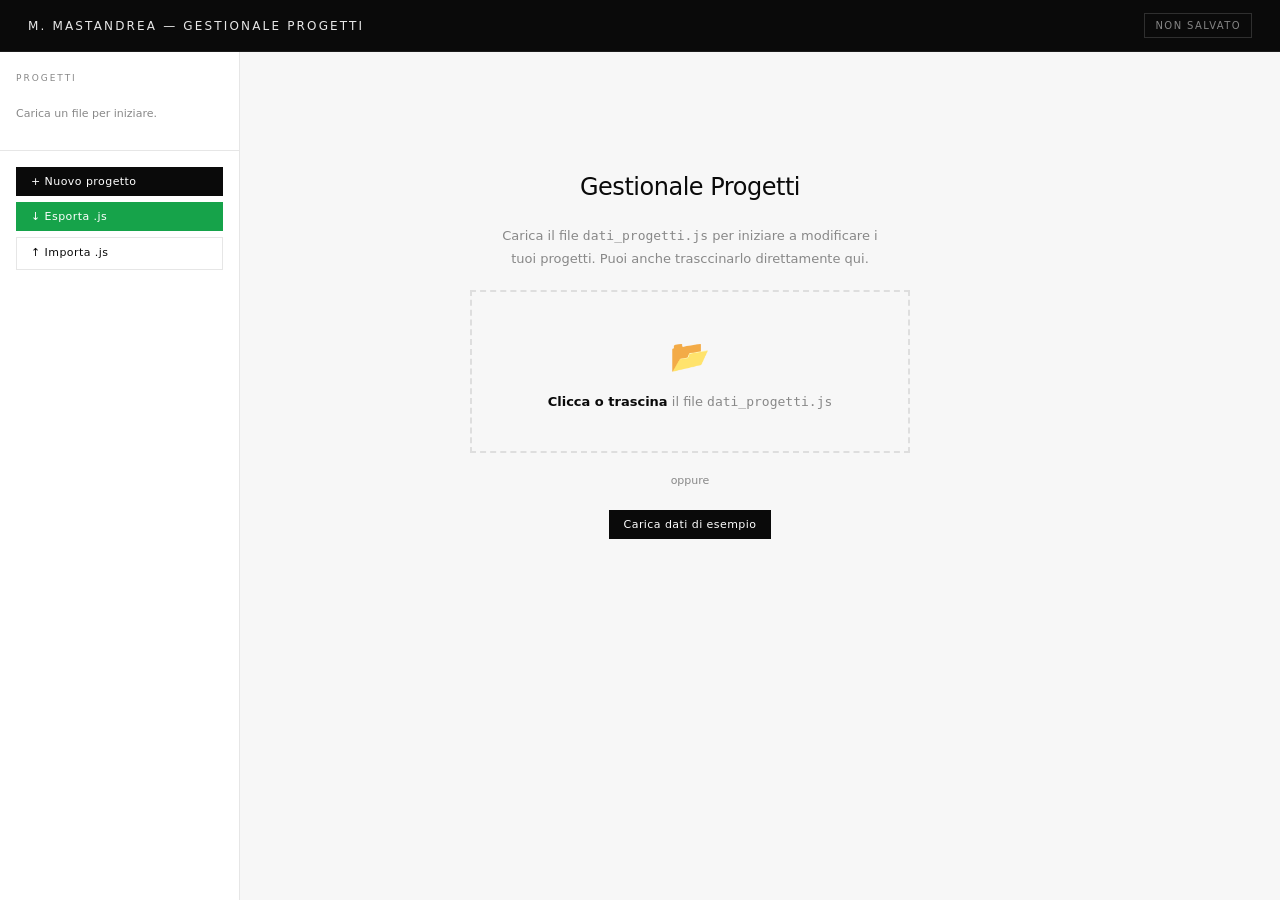
==== admin.html @ 8800325e "Add files via upload" ====
<!DOCTYPE html>
<html lang="it">
<head>
  <meta charset="UTF-8"/>
  <meta name="viewport" content="width=device-width, initial-scale=1.0"/>
  <title>Admin — Gestionale Progetti</title>
  <style>
/* ═══════════════════════════════════════════════
   GESTIONALE PROGETTI — Marco Mastandrea
   Nessuna dipendenza esterna.
   ═══════════════════════════════════════════════ */
*, *::before, *::after { box-sizing: border-box; margin: 0; padding: 0; }

:root {
  --black:  #0a0a0a;
  --white:  #ffffff;
  --paper:  #f7f7f7;
  --rule:   rgba(10,10,10,.1);
  --gray:   #888;
  --blue:   #1246ff;
  --blue-bg:#eef1ff;
  --green:  #16a34a;
  --green-bg:#f0fdf4;
  --amber:  #d97706;
  --amber-bg:#fffbeb;
  --red:    #dc2626;
  --red-bg: #fef2f2;
  --f: system-ui, -apple-system, 'Segoe UI', sans-serif;
  --mono: 'SFMono-Regular','Consolas','Liberation Mono',monospace;
}

body {
  background: var(--paper);
  color: var(--black);
  font-family: var(--f);
  font-size: 13px;
  line-height: 1.5;
  -webkit-font-smoothing: antialiased;
}
::selection { background: var(--black); color: var(--white); }

/* ── NAV ─────────────────────────────────────── */
.nav {
  position: sticky; top: 0; z-index: 100;
  height: 52px;
  background: var(--black); color: var(--white);
  display: flex; align-items: center; justify-content: space-between;
  padding: 0 1.75rem;
  border-bottom: 1px solid rgba(255,255,255,.08);
}
.nav-logo { font-size: 12px; letter-spacing: .18em; text-transform: uppercase; opacity: .9; }
.nav-right { display: flex; align-items: center; gap: .75rem; }
.nav-badge {
  font-size: 10px; letter-spacing: .14em; text-transform: uppercase;
  padding: 4px 10px; border: 1px solid rgba(255,255,255,.15);
  color: rgba(255,255,255,.5);
}
.nav-hint { font-size: 10px; color: rgba(255,255,255,.3); letter-spacing: .08em; }

/* ── LAYOUT ──────────────────────────────────── */
.shell {
  display: grid;
  grid-template-columns: 240px 1fr;
  min-height: calc(100vh - 52px);
}
@media (max-width: 800px) { .shell { grid-template-columns: 1fr; } }

/* ── SIDEBAR ─────────────────────────────────── */
.sidebar {
  border-right: 1px solid var(--rule);
  background: var(--white);
  display: flex; flex-direction: column;
  position: sticky; top: 52px;
  height: calc(100vh - 52px);
  overflow-y: auto;
}
.sidebar-section { padding: 1.25rem 1rem; border-bottom: 1px solid var(--rule); }
.sidebar-label {
  font-size: 9px; letter-spacing: .22em; text-transform: uppercase;
  color: var(--gray); margin-bottom: .75rem; display: block;
}
.proj-list { display: flex; flex-direction: column; gap: 4px; }
.proj-item {
  padding: .6rem .75rem; cursor: pointer;
  border: 1px solid transparent;
  transition: background .15s, border-color .15s;
  border-radius: 2px;
}
.proj-item:hover { background: var(--paper); }
.proj-item.active { background: var(--blue-bg); border-color: var(--blue); }
.proj-item-code { font-size: 10px; letter-spacing: .14em; color: var(--gray); font-family: var(--mono); }
.proj-item-name { font-size: 12px; font-weight: 500; margin-top: 2px; line-height: 1.3; }
.proj-item-status { font-size: 9px; letter-spacing: .1em; text-transform: uppercase; margin-top: 3px; }
.proj-item-status.in-corso { color: var(--blue); }
.proj-item-status.completato { color: var(--green); }

.sidebar-actions { padding: 1rem; display: flex; flex-direction: column; gap: 6px; }

/* ── MAIN ────────────────────────────────────── */
.main { padding: 2rem 2rem 5rem; max-width: 900px; }
@media (max-width: 640px) { .main { padding: 1.25rem 1.25rem 4rem; } }

/* ── TOOLBAR ─────────────────────────────────── */
.toolbar {
  display: flex; align-items: center; justify-content: space-between;
  flex-wrap: wrap; gap: .75rem;
  margin-bottom: 1.75rem;
  padding-bottom: 1.25rem;
  border-bottom: 1px solid var(--rule);
}
.toolbar-title { font-size: 1.1rem; font-weight: 600; letter-spacing: -.01em; }
.toolbar-right { display: flex; gap: .5rem; flex-wrap: wrap; }

/* ── BUTTONS ─────────────────────────────────── */
.btn {
  display: inline-flex; align-items: center; gap: 6px;
  font-family: var(--f); font-size: 11px; font-weight: 500;
  letter-spacing: .04em; padding: 7px 14px;
  border: 1px solid var(--rule); background: var(--white);
  color: var(--black); cursor: pointer;
  transition: background .15s, border-color .15s, color .15s;
  white-space: nowrap;
}
.btn:hover { background: var(--paper); border-color: #bbb; }
.btn--primary { background: var(--black); color: var(--white); border-color: var(--black); }
.btn--primary:hover { background: #333; border-color: #333; }
.btn--blue { background: var(--blue); color: var(--white); border-color: var(--blue); }
.btn--blue:hover { background: #0030cc; border-color: #0030cc; }
.btn--green { background: var(--green); color: var(--white); border-color: var(--green); }
.btn--green:hover { background: #15803d; border-color: #15803d; }
.btn--danger { color: var(--red); border-color: var(--red-bg); }
.btn--danger:hover { background: var(--red-bg); }
.btn--sm { font-size: 10px; padding: 5px 10px; }

/* ── CARD ────────────────────────────────────── */
.card {
  background: var(--white); border: 1px solid var(--rule);
  margin-bottom: 1.25rem;
}
.card-head {
  padding: 1rem 1.25rem; border-bottom: 1px solid var(--rule);
  display: flex; align-items: center; justify-content: space-between; gap: .75rem;
}
.card-head-title { font-size: 12px; font-weight: 600; letter-spacing: .06em; text-transform: uppercase; color: var(--gray); }
.card-body { padding: 1.25rem; }

/* ── FORM FIELDS ─────────────────────────────── */
.field { margin-bottom: 1rem; }
.field:last-child { margin-bottom: 0; }
.field-label {
  display: block; font-size: 10px; font-weight: 600;
  letter-spacing: .14em; text-transform: uppercase; color: var(--gray);
  margin-bottom: 4px;
}
.field-input, .field-select, .field-textarea {
  width: 100%; font-family: var(--f); font-size: 13px;
  padding: 8px 10px; border: 1px solid var(--rule);
  background: var(--white); color: var(--black);
  outline: none; transition: border-color .15s;
  appearance: none;
}
.field-input:focus, .field-select:focus, .field-textarea:focus {
  border-color: var(--black);
}
.field-input.mono { font-family: var(--mono); font-size: 12px; letter-spacing: .1em; text-transform: uppercase; }
.field-textarea { resize: vertical; min-height: 72px; line-height: 1.55; }
.field-select { background-image: url("data:image/svg+xml,%3Csvg xmlns='http://www.w3.org/2000/svg' width='10' height='6'%3E%3Cpath d='M0 0l5 6 5-6z' fill='%23888'/%3E%3C/svg%3E"); background-repeat: no-repeat; background-position: right 10px center; padding-right: 28px; cursor: pointer; }
.field-row { display: grid; grid-template-columns: 1fr 1fr; gap: 1rem; }
@media (max-width: 600px) { .field-row { grid-template-columns: 1fr; } }
.field-row-3 { display: grid; grid-template-columns: 1fr 1fr 1fr; gap: 1rem; }
@media (max-width: 700px) { .field-row-3 { grid-template-columns: 1fr 1fr; } }

/* ── PHASE TABLE ─────────────────────────────── */
.phase-table { width: 100%; border-collapse: collapse; }
.phase-table th {
  text-align: left; font-size: 9px; font-weight: 600;
  letter-spacing: .18em; text-transform: uppercase; color: var(--gray);
  padding: .5rem .75rem; border-bottom: 1px solid var(--rule);
  white-space: nowrap;
}
.phase-table td { padding: .5rem .6rem; border-bottom: 1px solid var(--rule); vertical-align: middle; }
.phase-table tr:last-child td { border-bottom: none; }
.phase-table tr:hover td { background: var(--paper); }
.phase-num { font-size: 10px; color: var(--gray); font-family: var(--mono); width: 32px; }
.phase-name-cell { font-size: 13px; font-weight: 500; min-width: 140px; }
.phase-name-input {
  width: 100%; font-family: var(--f); font-size: 12px; font-weight: 500;
  border: 1px solid transparent; padding: 4px 6px; background: transparent;
  outline: none; transition: border-color .15s;
}
.phase-name-input:focus { border-color: var(--black); background: var(--white); }
.phase-select {
  font-family: var(--f); font-size: 11px; padding: 4px 24px 4px 8px;
  border: 1px solid var(--rule); background-color: var(--white);
  background-image: url("data:image/svg+xml,%3Csvg xmlns='http://www.w3.org/2000/svg' width='10' height='6'%3E%3Cpath d='M0 0l5 6 5-6z' fill='%23888'/%3E%3C/svg%3E");
  background-repeat: no-repeat; background-position: right 6px center;
  cursor: pointer; outline: none; appearance: none;
  transition: border-color .15s;
}
.phase-select:focus { border-color: var(--black); }
.phase-select.completata { background-color: var(--green-bg); color: var(--green); border-color: var(--green); }
.phase-select.in_corso   { background-color: var(--blue-bg);  color: var(--blue);  border-color: var(--blue); }
.phase-select.non_iniziata { background-color: var(--paper); color: var(--gray); }
.phase-progress {
  width: 60px; font-family: var(--f); font-size: 12px;
  border: 1px solid transparent; padding: 4px 6px; text-align: center;
  outline: none; transition: border-color .15s;
}
.phase-progress:focus { border-color: var(--black); }
.phase-desc-cell { font-size: 11px; color: var(--gray); max-width: 240px; }
.phase-desc-input {
  width: 100%; font-family: var(--f); font-size: 11px;
  border: 1px solid transparent; padding: 4px 6px; background: transparent;
  outline: none; resize: none; min-height: 36px; transition: border-color .15s;
}
.phase-desc-input:focus { border-color: var(--black); background: var(--white); }
.phase-drag { cursor: grab; color: var(--gray); font-size: 14px; user-select: none; padding: 0 4px; }
.phase-drag:active { cursor: grabbing; }

/* ── UPDATE LIST ─────────────────────────────── */
.update-item {
  border: 1px solid var(--rule); margin-bottom: .75rem; background: var(--white);
}
.update-item-head {
  display: flex; align-items: center; justify-content: space-between;
  padding: .6rem 1rem; border-bottom: 1px solid var(--rule);
  background: var(--paper);
}
.update-item-date { font-size: 11px; font-family: var(--mono); color: var(--gray); }
.update-item-title-display { font-size: 13px; font-weight: 600; }
.update-item-body { padding: .75rem 1rem; display: flex; flex-direction: column; gap: .5rem; }
.update-item input, .update-item textarea {
  width: 100%; font-family: var(--f); font-size: 12px;
  border: 1px solid var(--rule); padding: 6px 9px;
  outline: none; transition: border-color .15s; background: var(--white);
}
.update-item input:focus, .update-item textarea:focus { border-color: var(--black); }
.update-item textarea { resize: vertical; min-height: 64px; line-height: 1.6; }

/* ── BADGES ──────────────────────────────────── */
.badge {
  display: inline-block; font-size: 9px; letter-spacing: .14em;
  text-transform: uppercase; padding: 3px 8px; border: 1px solid;
}
.badge-green  { background: var(--green-bg);  color: var(--green); border-color: var(--green); }
.badge-blue   { background: var(--blue-bg);   color: var(--blue);  border-color: var(--blue); }
.badge-gray   { background: var(--paper);     color: var(--gray);  border-color: var(--rule); }

/* ── IMPORT / WELCOME ────────────────────────── */
.welcome {
  display: flex; flex-direction: column; align-items: center; justify-content: center;
  min-height: 60vh; text-align: center; gap: 1.25rem; padding: 2rem;
}
.welcome-title { font-size: 1.5rem; font-weight: 300; letter-spacing: -.02em; }
.welcome-sub   { font-size: 13px; color: var(--gray); max-width: 400px; line-height: 1.7; }
.drop-zone {
  border: 2px dashed var(--rule); padding: 2.5rem 3rem;
  text-align: center; cursor: pointer; transition: border-color .2s, background .2s;
  max-width: 440px; width: 100%;
}
.drop-zone:hover, .drop-zone.dragover { border-color: var(--black); background: var(--paper); }
.drop-zone input { display: none; }
.drop-icon { font-size: 2rem; margin-bottom: .75rem; }
.drop-label { font-size: 13px; color: var(--gray); }
.drop-label strong { color: var(--black); }

/* ── EXPORT PREVIEW ──────────────────────────── */
.export-preview {
  font-family: var(--mono); font-size: 11px; line-height: 1.6;
  background: var(--black); color: #a8ff78;
  padding: 1.25rem; max-height: 260px; overflow-y: auto;
  white-space: pre-wrap; word-break: break-all;
  border: 1px solid var(--rule);
}

/* ── TOAST ───────────────────────────────────── */
#toast {
  position: fixed; bottom: 1.5rem; right: 1.5rem; z-index: 9999;
  background: var(--black); color: var(--white);
  padding: .75rem 1.25rem; font-size: 12px; letter-spacing: .06em;
  opacity: 0; transform: translateY(8px);
  transition: opacity .25s, transform .25s;
  pointer-events: none;
}
#toast.show { opacity: 1; transform: translateY(0); }

/* ── EMPTY STATE ─────────────────────────────── */
.empty { padding: 3rem; text-align: center; color: var(--gray); font-size: 13px; border: 1px dashed var(--rule); }

/* ── CONFIRM DIALOG ─────────────────────────── */
.overlay {
  position: fixed; inset: 0; z-index: 500;
  background: rgba(0,0,0,.45);
  display: none; align-items: center; justify-content: center;
}
.overlay.show { display: flex; }
.dialog {
  background: var(--white); border: 1px solid var(--rule);
  padding: 1.75rem; max-width: 380px; width: 90%;
}
.dialog-title { font-size: 1rem; font-weight: 600; margin-bottom: .5rem; }
.dialog-msg   { font-size: 13px; color: var(--gray); margin-bottom: 1.25rem; line-height: 1.6; }
.dialog-btns  { display: flex; justify-content: flex-end; gap: .5rem; }

/* ── SCROLLBAR ───────────────────────────────── */
::-webkit-scrollbar { width: 4px; height: 4px; }
::-webkit-scrollbar-track { background: transparent; }
::-webkit-scrollbar-thumb { background: var(--rule); }
::-webkit-scrollbar-thumb:hover { background: #bbb; }

@media (max-width: 800px) {
  .sidebar { display: none; }
}
  </style>
</head>
<body>

<!-- NAV -->
<nav class="nav">
  <span class="nav-logo">M. Mastandrea — Gestionale Progetti</span>
  <div class="nav-right">
    <span class="nav-hint" id="proj-count-label"></span>
    <span class="nav-badge" id="save-status">Non salvato</span>
  </div>
</nav>

<!-- SHELL -->
<div class="shell">

  <!-- SIDEBAR -->
  <aside class="sidebar">
    <div class="sidebar-section">
      <span class="sidebar-label">Progetti</span>
      <div class="proj-list" id="proj-list">
        <div style="font-size:11px; color:var(--gray); padding:.5rem 0;">Carica un file per iniziare.</div>
      </div>
    </div>
    <div class="sidebar-actions">
      <button class="btn btn--primary" onclick="newProject()">+ Nuovo progetto</button>
      <button class="btn btn--green"   onclick="exportData()">↓ Esporta .js</button>
      <label class="btn" style="cursor:pointer;">
        ↑ Importa .js
        <input type="file" accept=".js,.json" style="display:none" onchange="importFile(this)"/>
      </label>
    </div>
  </aside>

  <!-- MAIN -->
  <main class="main" id="main-area">
    <div class="welcome" id="welcome-screen">
      <div class="welcome-title">Gestionale Progetti</div>
      <p class="welcome-sub">Carica il file <code>dati_progetti.js</code> per iniziare a modificare i tuoi progetti. Puoi anche trasccinarlo direttamente qui.</p>
      <div class="drop-zone" id="drop-zone" onclick="document.getElementById('file-input-main').click()">
        <div class="drop-icon">📂</div>
        <div class="drop-label"><strong>Clicca o trascina</strong> il file <code>dati_progetti.js</code></div>
        <input type="file" id="file-input-main" accept=".js,.json" onchange="importFile(this)"/>
      </div>
      <p style="font-size:11px; color:var(--gray);">oppure</p>
      <button class="btn btn--primary" onclick="loadSampleData()">Carica dati di esempio</button>
    </div>

    <div id="editor-screen" style="display:none;"></div>
  </main>

</div>

<!-- TOAST -->
<div id="toast"></div>

<!-- CONFIRM DIALOG -->
<div class="overlay" id="confirm-overlay">
  <div class="dialog">
    <div class="dialog-title" id="confirm-title">Conferma</div>
    <div class="dialog-msg"   id="confirm-msg"></div>
    <div class="dialog-btns">
      <button class="btn" onclick="closeConfirm()">Annulla</button>
      <button class="btn btn--danger" id="confirm-ok">Elimina</button>
    </div>
  </div>
</div>

<script>
/* ═══════════════════════════════════════════════
   STATE
   ═══════════════════════════════════════════════ */
let DB       = [];          // array of project objects
let activeIdx = null;       // index of currently selected project
let confirmCb = null;       // pending confirm callback

/* ═══════════════════════════════════════════════
   IMPORT
   ═══════════════════════════════════════════════ */
function importFile(input) {
  const file = input.files[0];
  if (!file) return;
  const reader = new FileReader();
  reader.onload = e => parseAndLoad(e.target.result);
  reader.readAsText(file);
  input.value = '';
}

function parseAndLoad(text) {
  try {
    // Try JSON first
    let data;
    if (text.trim().startsWith('[') || text.trim().startsWith('{')) {
      data = JSON.parse(text);
    } else {
      // Strip the window.PROGETTI_DATA = [...]; wrapper
      const match = text.match(/window\.PROGETTI_DATA\s*=\s*(\[[\s\S]*\])\s*;?/);
      if (!match) throw new Error('Formato non riconosciuto');
      data = JSON.parse(match[1]);
    }
    if (!Array.isArray(data)) data = [data];
    DB = JSON.parse(JSON.stringify(data)); // deep clone
    activeIdx = DB.length > 0 ? 0 : null;
    renderAll();
    toast('✓ File caricato — ' + DB.length + ' progett' + (DB.length === 1 ? 'o' : 'i'));
  } catch(err) {
    toast('⚠ Errore nel file: ' + err.message);
  }
}

function loadSampleData() {
  // Use the real data from dati_progetti.js if window.PROGETTI_DATA exists, else use a stub
  if (window.PROGETTI_DATA && window.PROGETTI_DATA.length) {
    DB = JSON.parse(JSON.stringify(window.PROGETTI_DATA));
  } else {
    DB = [{
      codice: 'ESEMPIO01',
      projectName: 'Progetto di esempio',
      client: 'Cliente',
      status: 'In corso',
      lastUpdate: today(),
      location: 'Capaccio Paestum, IT',
      phases: [
        { name: 'Brief',             status: 'completata',   description: 'Raccolta esigenze e sopralluogo.', progress: 100 },
        { name: 'Concept',           status: 'in_corso',     description: 'Idee progettuali e moodboard.',   progress: 40  },
        { name: 'Sviluppo Progetto', status: 'non_iniziata', description: 'Elaborazione definitiva.',        progress: 0   },
        { name: 'Revisione Cliente', status: 'non_iniziata', description: 'Approvazione del progetto.',      progress: 0   },
        { name: 'Elaborati Finali',  status: 'non_iniziata', description: 'Tavole tecniche complete.',       progress: 0   },
        { name: 'Consegna',          status: 'non_iniziata', description: 'Consegna finale al cliente.',     progress: 0   }
      ],
      updates: [
        { date: today(), title: 'Avvio progetto', description: 'Prima riunione con il cliente. Definiti i requisiti principali.' }
      ]
    }];
  }
  activeIdx = 0;
  renderAll();
  toast('✓ Dati di esempio caricati');
}

/* ═══════════════════════════════════════════════
   EXPORT
   ═══════════════════════════════════════════════ */
function exportData() {
  if (DB.length === 0) { toast('Nessun dato da esportare'); return; }
  syncActiveToDB();
  const json = JSON.stringify(DB, null, 2);
  const output = `// ============================================================\n//  DATI PROGETTI — Marco Mastandrea Architetto\n//  Generato dal gestionale il ${new Date().toLocaleDateString('it-IT')}\n//\n//  STATI FASE:\n//    "completata"   → fase terminata\n//    "in_corso"     → fase attiva\n//    "non_iniziata" → fase futura\n// ============================================================\n\nwindow.PROGETTI_DATA = ${json};\n`;
  const blob = new Blob([output], { type: 'text/javascript' });
  const url  = URL.createObjectURL(blob);
  const a    = document.createElement('a');
  a.href = url; a.download = 'dati_progetti.js'; a.click();
  URL.revokeObjectURL(url);
  setSaveStatus('Esportato');
  toast('✓ File esportato — sostituisci su GitHub');
}

/* ═══════════════════════════════════════════════
   RENDER ALL
   ═══════════════════════════════════════════════ */
function renderAll() {
  document.getElementById('welcome-screen').style.display = 'none';
  document.getElementById('editor-screen').style.display  = 'block';
  renderSidebar();
  renderEditor();
  document.getElementById('proj-count-label').textContent = DB.length + ' progett' + (DB.length === 1 ? 'o' : 'i');
}

function renderSidebar() {
  const list = document.getElementById('proj-list');
  if (DB.length === 0) {
    list.innerHTML = '<div style="font-size:11px; color:var(--gray); padding:.5rem 0;">Nessun progetto.</div>';
    return;
  }
  list.innerHTML = DB.map((p, i) => {
    const cls = i === activeIdx ? 'proj-item active' : 'proj-item';
    const statusCls = p.status.toLowerCase().replace(' ','') === 'incorso' ? 'in-corso' : 'completato';
    return `<div class="${cls}" onclick="selectProject(${i})">
      <div class="proj-item-code">${p.codice || '—'}</div>
      <div class="proj-item-name">${p.projectName || 'Senza nome'}</div>
      <div class="proj-item-status ${statusCls}">${p.status || ''}</div>
    </div>`;
  }).join('');
}

/* ═══════════════════════════════════════════════
   PROJECT SELECTION
   ═══════════════════════════════════════════════ */
function selectProject(idx) {
  syncActiveToDB();
  activeIdx = idx;
  renderAll();
  window.scrollTo({ top: 0, behavior: 'smooth' });
}

/* ═══════════════════════════════════════════════
   SYNC FORM → DB
   ═══════════════════════════════════════════════ */
function syncActiveToDB() {
  if (activeIdx === null || !DB[activeIdx]) return;
  const p = DB[activeIdx];

  // Meta fields
  ['codice','projectName','client','status','lastUpdate','location'].forEach(k => {
    const el = document.getElementById('field-' + k);
    if (el) p[k] = el.value.trim();
  });

  // Phases
  const rows = document.querySelectorAll('.phase-row');
  p.phases = Array.from(rows).map((row, i) => ({
    name:        row.querySelector('.phase-name-input').value.trim(),
    status:      row.querySelector('.phase-select').value,
    description: row.querySelector('.phase-desc-input').value.trim(),
    progress:    parseInt(row.querySelector('.phase-progress').value) || 0
  }));

  // Updates
  const uItems = document.querySelectorAll('.update-item');
  p.updates = Array.from(uItems).map(item => ({
    date:        item.querySelector('[data-field="date"]').value,
    title:       item.querySelector('[data-field="title"]').value.trim(),
    description: item.querySelector('[data-field="desc"]').value.trim()
  }));
}

/* ═══════════════════════════════════════════════
   RENDER EDITOR
   ═══════════════════════════════════════════════ */
function renderEditor() {
  const area = document.getElementById('editor-screen');

  if (activeIdx === null || !DB[activeIdx]) {
    area.innerHTML = `<div class="empty">Seleziona un progetto dalla barra laterale o creane uno nuovo.</div>`;
    return;
  }

  const p = DB[activeIdx];

  area.innerHTML = `
    <!-- TOOLBAR -->
    <div class="toolbar">
      <div style="display:flex; align-items:center; gap:.75rem; flex-wrap:wrap;">
        <span class="toolbar-title">${p.projectName || 'Nuovo progetto'}</span>
        <span class="badge ${p.status === 'Completato' ? 'badge-green' : 'badge-blue'}">${p.status}</span>
      </div>
      <div class="toolbar-right">
        <button class="btn btn--sm" onclick="duplicateProject(${activeIdx})">⧉ Duplica</button>
        <button class="btn btn--sm btn--danger" onclick="deleteProject(${activeIdx})">✕ Elimina</button>
        <button class="btn btn--green btn--sm" onclick="exportData()">↓ Esporta .js</button>
      </div>
    </div>

    <!-- SCHEDA PROGETTO -->
    <div class="card">
      <div class="card-head">
        <span class="card-head-title">Scheda progetto</span>
        <span style="font-size:10px; color:var(--gray);">${activeIdx + 1} / ${DB.length}</span>
      </div>
      <div class="card-body">
        <div class="field-row">
          <div class="field">
            <label class="field-label" for="field-codice">Codice accesso</label>
            <input class="field-input mono" id="field-codice" value="${esc(p.codice)}" placeholder="es. CS2026APP" oninput="this.value=this.value.toUpperCase()"/>
            <div style="font-size:10px; color:var(--gray); margin-top:4px;">Il cliente lo inserisce nel portale per accedere.</div>
          </div>
          <div class="field">
            <label class="field-label" for="field-client">Cliente</label>
            <input class="field-input" id="field-client" value="${esc(p.client)}" placeholder="Nome cliente"/>
          </div>
        </div>
        <div class="field">
          <label class="field-label" for="field-projectName">Nome progetto</label>
          <input class="field-input" id="field-projectName" value="${esc(p.projectName)}" placeholder="Descrizione sintetica"/>
        </div>
        <div class="field-row-3">
          <div class="field">
            <label class="field-label" for="field-status">Stato generale</label>
            <select class="field-select" id="field-status">
              <option ${p.status==='In corso'   ? 'selected':''}>In corso</option>
              <option ${p.status==='Completato' ? 'selected':''}>Completato</option>
              <option ${p.status==='Sospeso'    ? 'selected':''}>Sospeso</option>
            </select>
          </div>
          <div class="field">
            <label class="field-label" for="field-lastUpdate">Ultimo aggiornamento</label>
            <input class="field-input" type="date" id="field-lastUpdate" value="${p.lastUpdate || today()}"/>
          </div>
          <div class="field">
            <label class="field-label" for="field-location">Luogo</label>
            <input class="field-input" id="field-location" value="${esc(p.location)}" placeholder="Città, IT"/>
          </div>
        </div>
      </div>
    </div>

    <!-- FASI -->
    <div class="card">
      <div class="card-head">
        <span class="card-head-title">Fasi del progetto</span>
        <button class="btn btn--sm btn--blue" onclick="addPhase()">+ Fase</button>
      </div>
      <div class="card-body" style="padding:0; overflow-x:auto;">
        <table class="phase-table">
          <thead>
            <tr>
              <th style="width:28px;">#</th>
              <th>Nome fase</th>
              <th>Stato</th>
              <th style="width:68px;">%</th>
              <th>Descrizione</th>
              <th style="width:52px;"></th>
            </tr>
          </thead>
          <tbody id="phases-tbody">
            ${(p.phases || []).map((ph, i) => phaseRow(ph, i)).join('')}
          </tbody>
        </table>
      </div>
      <div style="padding:.75rem 1.25rem; border-top:1px solid var(--rule);">
        <span style="font-size:10px; color:var(--gray);">Suggerimento: cambia lo stato dal menu a tendina — il colore si aggiorna in tempo reale. Il campo % è automaticamente 100 per "Completata" e 0 per "Non iniziata" se vuoi.</span>
      </div>
    </div>

    <!-- AGGIORNAMENTI -->
    <div class="card">
      <div class="card-head">
        <span class="card-head-title">Aggiornamenti per il cliente</span>
        <button class="btn btn--sm btn--blue" onclick="addUpdate()">+ Aggiornamento</button>
      </div>
      <div class="card-body" id="updates-body">
        ${(p.updates && p.updates.length)
          ? p.updates.map((u, i) => updateItem(u, i)).join('')
          : '<div class="empty">Nessun aggiornamento. Aggiungine uno.</div>'
        }
      </div>
    </div>

    <!-- ANTEPRIMA JSON -->
    <div class="card">
      <div class="card-head">
        <span class="card-head-title">Anteprima JSON (sola lettura)</span>
        <button class="btn btn--sm" onclick="refreshPreview()">↺ Aggiorna</button>
      </div>
      <div class="card-body" style="padding:0;">
        <pre class="export-preview" id="json-preview">${jsonPreview()}</pre>
      </div>
    </div>
  `;

  // After render: attach phase-select live color
  document.querySelectorAll('.phase-select').forEach(applyPhaseSelectColor);
}

/* ═══════════════════════════════════════════════
   PHASE ROW TEMPLATE
   ═══════════════════════════════════════════════ */
function phaseRow(ph, i) {
  return `<tr class="phase-row" draggable="false">
    <td class="phase-num">${i + 1}</td>
    <td><input class="phase-name-input" value="${esc(ph.name)}" placeholder="Nome fase"/></td>
    <td>
      <select class="phase-select ${ph.status}" onchange="applyPhaseSelectColor(this)">
        <option value="completata"   ${ph.status==='completata'   ? 'selected':''}>✓ Completata</option>
        <option value="in_corso"     ${ph.status==='in_corso'     ? 'selected':''}>◉ In corso</option>
        <option value="non_iniziata" ${ph.status==='non_iniziata' ? 'selected':''}>○ Non iniziata</option>
      </select>
    </td>
    <td><input class="phase-progress" type="number" min="0" max="100" value="${ph.progress}" placeholder="0"/></td>
    <td><textarea class="phase-desc-input" placeholder="Descrizione breve della fase…">${esc(ph.description)}</textarea></td>
    <td style="text-align:center;">
      <button class="btn btn--sm btn--danger" onclick="deletePhaseRow(this)" title="Elimina fase">✕</button>
    </td>
  </tr>`;
}

function applyPhaseSelectColor(sel) {
  sel.classList.remove('completata','in_corso','non_iniziata');
  sel.classList.add(sel.value);
}

function deletePhaseRow(btn) {
  btn.closest('tr').remove();
  setSaveStatus('Modificato');
}

function addPhase() {
  const tbody = document.getElementById('phases-tbody');
  const i = tbody.querySelectorAll('tr').length;
  const ph = { name: 'Nuova fase', status: 'non_iniziata', description: '', progress: 0 };
  tbody.insertAdjacentHTML('beforeend', phaseRow(ph, i));
  const newSel = tbody.querySelectorAll('.phase-select');
  applyPhaseSelectColor(newSel[newSel.length - 1]);
  setSaveStatus('Modificato');
}

/* ═══════════════════════════════════════════════
   UPDATE ITEM TEMPLATE
   ═══════════════════════════════════════════════ */
function updateItem(u, i) {
  return `<div class="update-item">
    <div class="update-item-head">
      <input type="date" data-field="date" value="${u.date || today()}" style="font-family:var(--mono); font-size:11px; border:none; background:transparent; color:var(--gray); outline:none; width:130px;"/>
      <button class="btn btn--sm btn--danger" onclick="deleteUpdateItem(this)">✕</button>
    </div>
    <div class="update-item-body">
      <input type="text" data-field="title" value="${esc(u.title)}" placeholder="Titolo aggiornamento" style="font-weight:600;"/>
      <textarea data-field="desc" placeholder="Descrizione dettagliata…">${esc(u.description)}</textarea>
    </div>
  </div>`;
}

function addUpdate() {
  syncActiveToDB();
  const body = document.getElementById('updates-body');
  // Remove empty state
  const empty = body.querySelector('.empty');
  if (empty) empty.remove();
  const u = { date: today(), title: '', description: '' };
  body.insertAdjacentHTML('afterbegin', updateItem(u, 0));
  // Focus title
  body.querySelector('[data-field="title"]').focus();
  setSaveStatus('Modificato');
}

function deleteUpdateItem(btn) {
  const item = btn.closest('.update-item');
  confirm2('Elimina aggiornamento?', 'Questa azione è irreversibile.', () => {
    item.remove();
    const body = document.getElementById('updates-body');
    if (!body.querySelector('.update-item')) {
      body.innerHTML = '<div class="empty">Nessun aggiornamento.</div>';
    }
    setSaveStatus('Modificato');
  });
}

/* ═══════════════════════════════════════════════
   PROJECT ACTIONS
   ═══════════════════════════════════════════════ */
function newProject() {
  syncActiveToDB();
  const p = {
    codice: 'NUOVO' + String(Date.now()).slice(-4),
    projectName: 'Nuovo progetto',
    client: '',
    status: 'In corso',
    lastUpdate: today(),
    location: 'Capaccio Paestum, IT',
    phases: [
      { name: 'Brief',             status: 'non_iniziata', description: 'Raccolta delle esigenze, sopralluogo e definizione del programma funzionale.', progress: 0 },
      { name: 'Concept',           status: 'non_iniziata', description: 'Elaborazione delle prime idee progettuali, moodboard e schemi distributivi.', progress: 0 },
      { name: 'Sviluppo Progetto', status: 'non_iniziata', description: 'Definizione delle soluzioni architettoniche e dei materiali.', progress: 0 },
      { name: 'Revisione Cliente', status: 'non_iniziata', description: 'Presentazione del progetto definitivo al cliente.', progress: 0 },
      { name: 'Elaborati Finali',  status: 'non_iniziata', description: 'Produzione di tutti gli elaborati tecnici.', progress: 0 },
      { name: 'Consegna',          status: 'non_iniziata', description: 'Consegna degli elaborati finali e chiusura del progetto.', progress: 0 }
    ],
    updates: []
  };
  DB.push(p);
  activeIdx = DB.length - 1;
  renderAll();
  toast('✓ Nuovo progetto creato');
}

function duplicateProject(idx) {
  syncActiveToDB();
  const copy = JSON.parse(JSON.stringify(DB[idx]));
  copy.codice = copy.codice + '_COPIA';
  copy.projectName += ' (copia)';
  DB.push(copy);
  activeIdx = DB.length - 1;
  renderAll();
  toast('✓ Progetto duplicato');
}

function deleteProject(idx) {
  confirm2(
    'Elimina progetto?',
    `"${DB[idx].projectName}" verrà rimosso. L'operazione è irreversibile.`,
    () => {
      DB.splice(idx, 1);
      activeIdx = DB.length > 0 ? Math.min(idx, DB.length - 1) : null;
      renderAll();
      toast('Progetto eliminato');
    }
  );
}

/* ═══════════════════════════════════════════════
   JSON PREVIEW
   ═══════════════════════════════════════════════ */
function jsonPreview() {
  if (activeIdx === null || !DB[activeIdx]) return '(nessun progetto selezionato)';
  return esc(JSON.stringify(DB[activeIdx], null, 2));
}

function refreshPreview() {
  syncActiveToDB();
  const el = document.getElementById('json-preview');
  if (el) el.innerHTML = jsonPreview();
}

/* ═══════════════════════════════════════════════
   CHANGE TRACKING
   ═══════════════════════════════════════════════ */
document.addEventListener('input', () => setSaveStatus('Modificato'));
document.addEventListener('change', () => setSaveStatus('Modificato'));

function setSaveStatus(txt) {
  const el = document.getElementById('save-status');
  if (!el) return;
  el.textContent = txt;
  el.style.color = txt === 'Esportato' ? '#a8ff78' : 'rgba(255,255,255,.5)';
}

/* ═══════════════════════════════════════════════
   DRAG & DROP FILE
   ═══════════════════════════════════════════════ */
const dz = document.getElementById('drop-zone');
if (dz) {
  dz.addEventListener('dragover',  e => { e.preventDefault(); dz.classList.add('dragover'); });
  dz.addEventListener('dragleave', () => dz.classList.remove('dragover'));
  dz.addEventListener('drop', e => {
    e.preventDefault(); dz.classList.remove('dragover');
    const file = e.dataTransfer.files[0];
    if (!file) return;
    const reader = new FileReader();
    reader.onload = ev => parseAndLoad(ev.target.result);
    reader.readAsText(file);
  });
}

// Also allow drop anywhere
document.addEventListener('dragover', e => e.preventDefault());
document.addEventListener('drop', e => {
  e.preventDefault();
  const file = e.dataTransfer.files[0];
  if (file && (file.name.endsWith('.js') || file.name.endsWith('.json'))) {
    const reader = new FileReader();
    reader.onload = ev => parseAndLoad(ev.target.result);
    reader.readAsText(file);
  }
});

/* ═══════════════════════════════════════════════
   CONFIRM DIALOG
   ═══════════════════════════════════════════════ */
function confirm2(title, msg, cb) {
  document.getElementById('confirm-title').textContent = title;
  document.getElementById('confirm-msg').textContent   = msg;
  confirmCb = cb;
  document.getElementById('confirm-overlay').classList.add('show');
}
function closeConfirm() {
  document.getElementById('confirm-overlay').classList.remove('show');
  confirmCb = null;
}
document.getElementById('confirm-ok').addEventListener('click', () => {
  if (confirmCb) { confirmCb(); }
  closeConfirm();
});

/* ═══════════════════════════════════════════════
   TOAST
   ═══════════════════════════════════════════════ */
let toastTimer;
function toast(msg) {
  const el = document.getElementById('toast');
  el.textContent = msg;
  el.classList.add('show');
  clearTimeout(toastTimer);
  toastTimer = setTimeout(() => el.classList.remove('show'), 2800);
}

/* ═══════════════════════════════════════════════
   UTILS
   ═══════════════════════════════════════════════ */
function today() {
  return new Date().toISOString().slice(0, 10);
}
function esc(str) {
  if (str === undefined || str === null) return '';
  return String(str)
    .replace(/&/g,'&amp;')
    .replace(/</g,'&lt;')
    .replace(/>/g,'&gt;')
    .replace(/"/g,'&quot;');
}

/* ═══════════════════════════════════════════════
   AUTO-LOAD if dati_progetti.js is in same folder
   ═══════════════════════════════════════════════ */
window.addEventListener('load', () => {
  if (window.PROGETTI_DATA && window.PROGETTI_DATA.length) {
    DB = JSON.parse(JSON.stringify(window.PROGETTI_DATA));
    activeIdx = 0;
    renderAll();
    toast('✓ dati_progetti.js caricato automaticamente');
  }
});
</script>

</body>
</html>
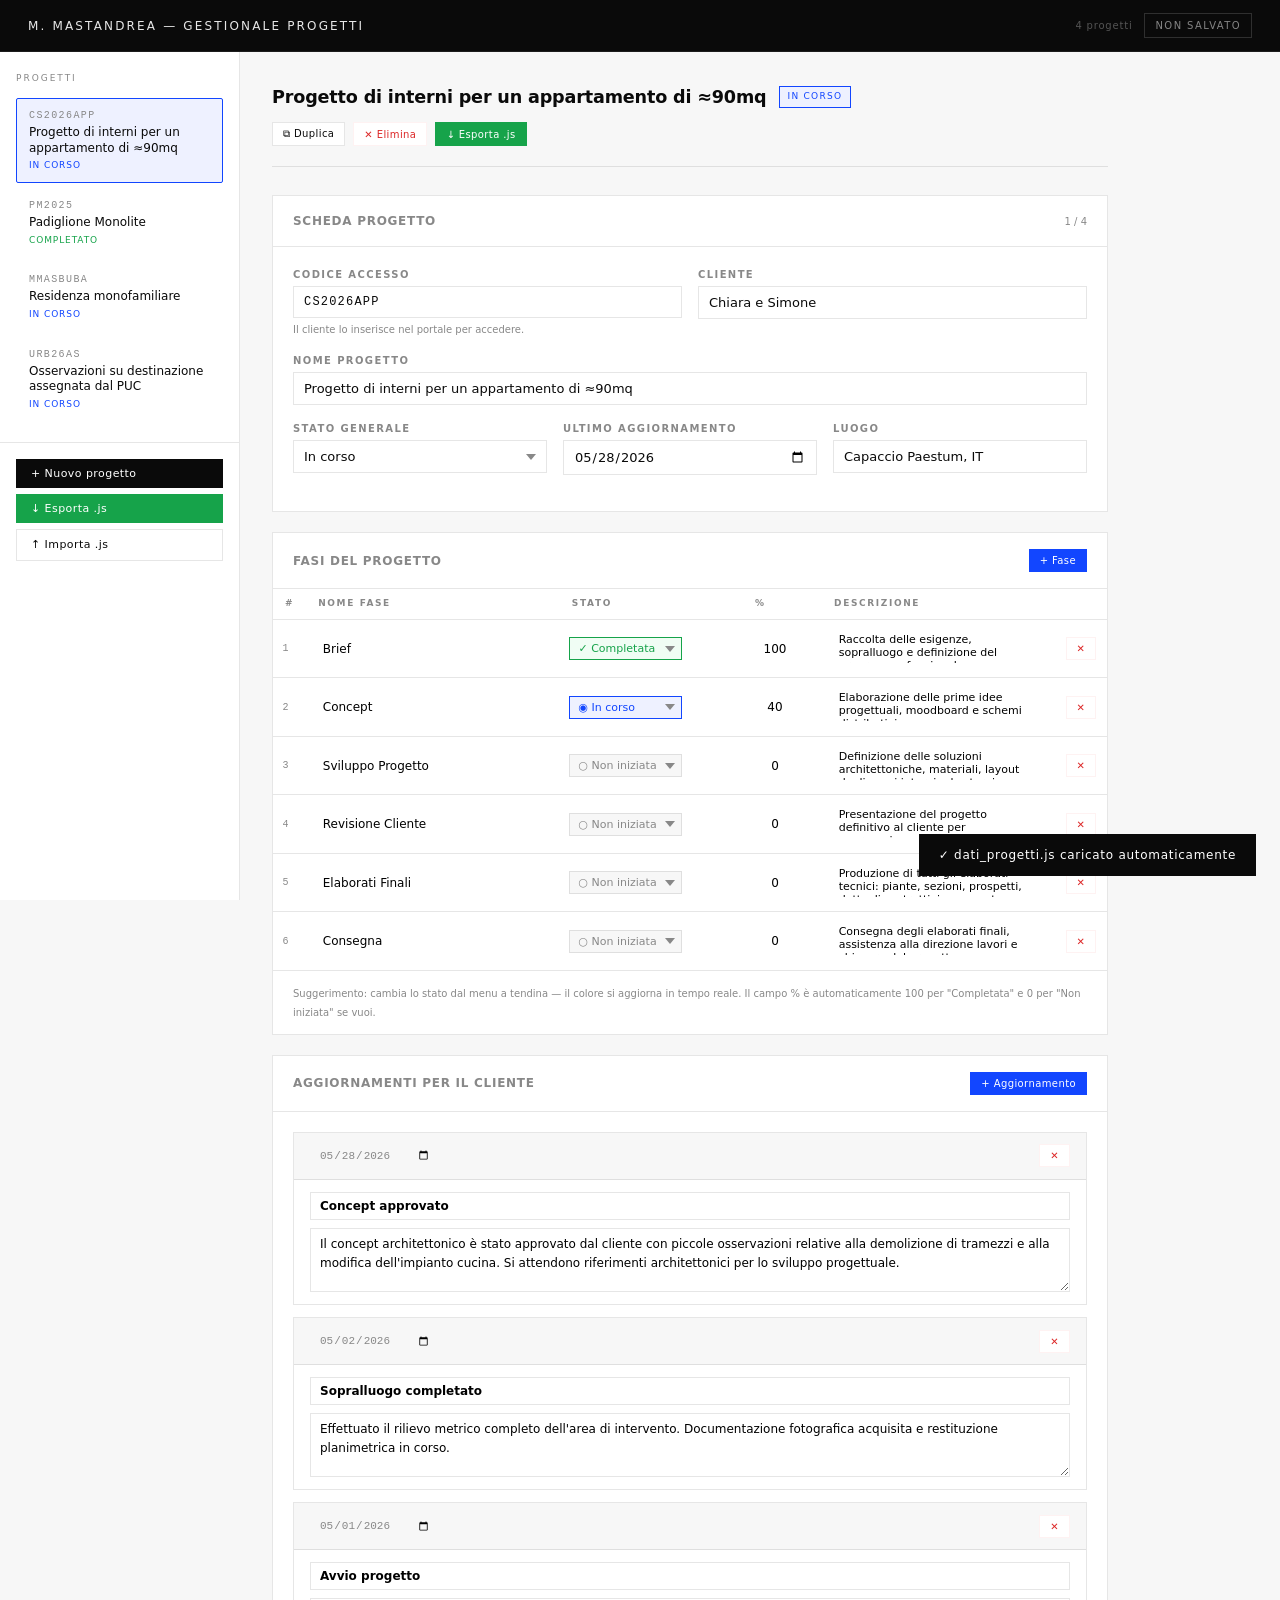
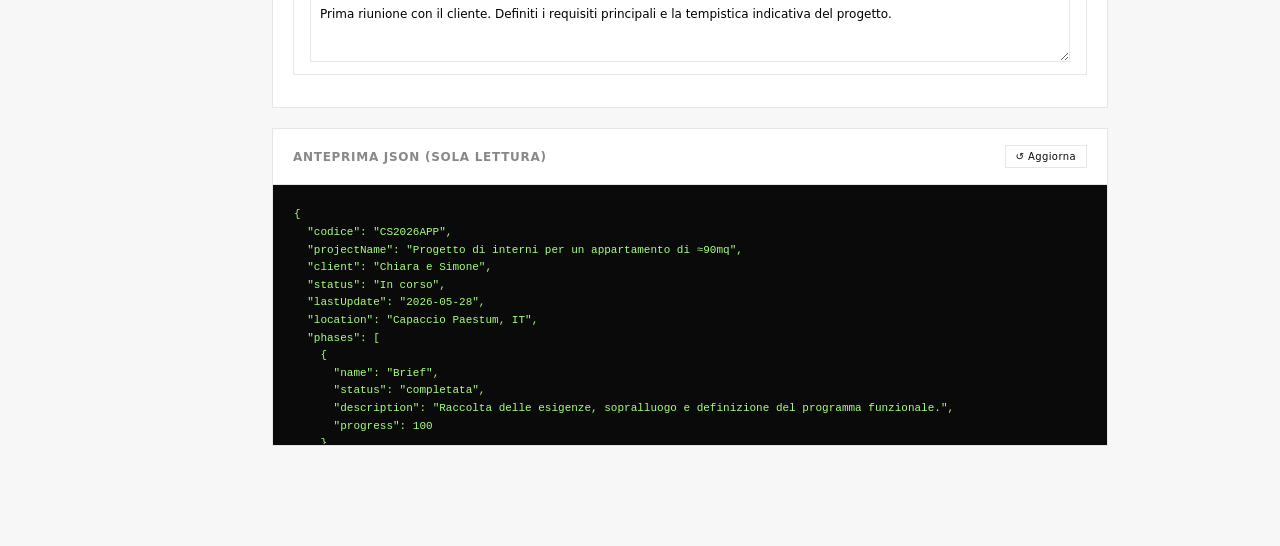
==== commit 18f88d58: "Update admin.html" ====
--- a/admin.html
+++ b/admin.html
@@ -312,6 +312,7 @@
   .sidebar { display: none; }
 }
   </style>
+  <script src="dati_progetti.js"></script>
 </head>
 <body>
 
